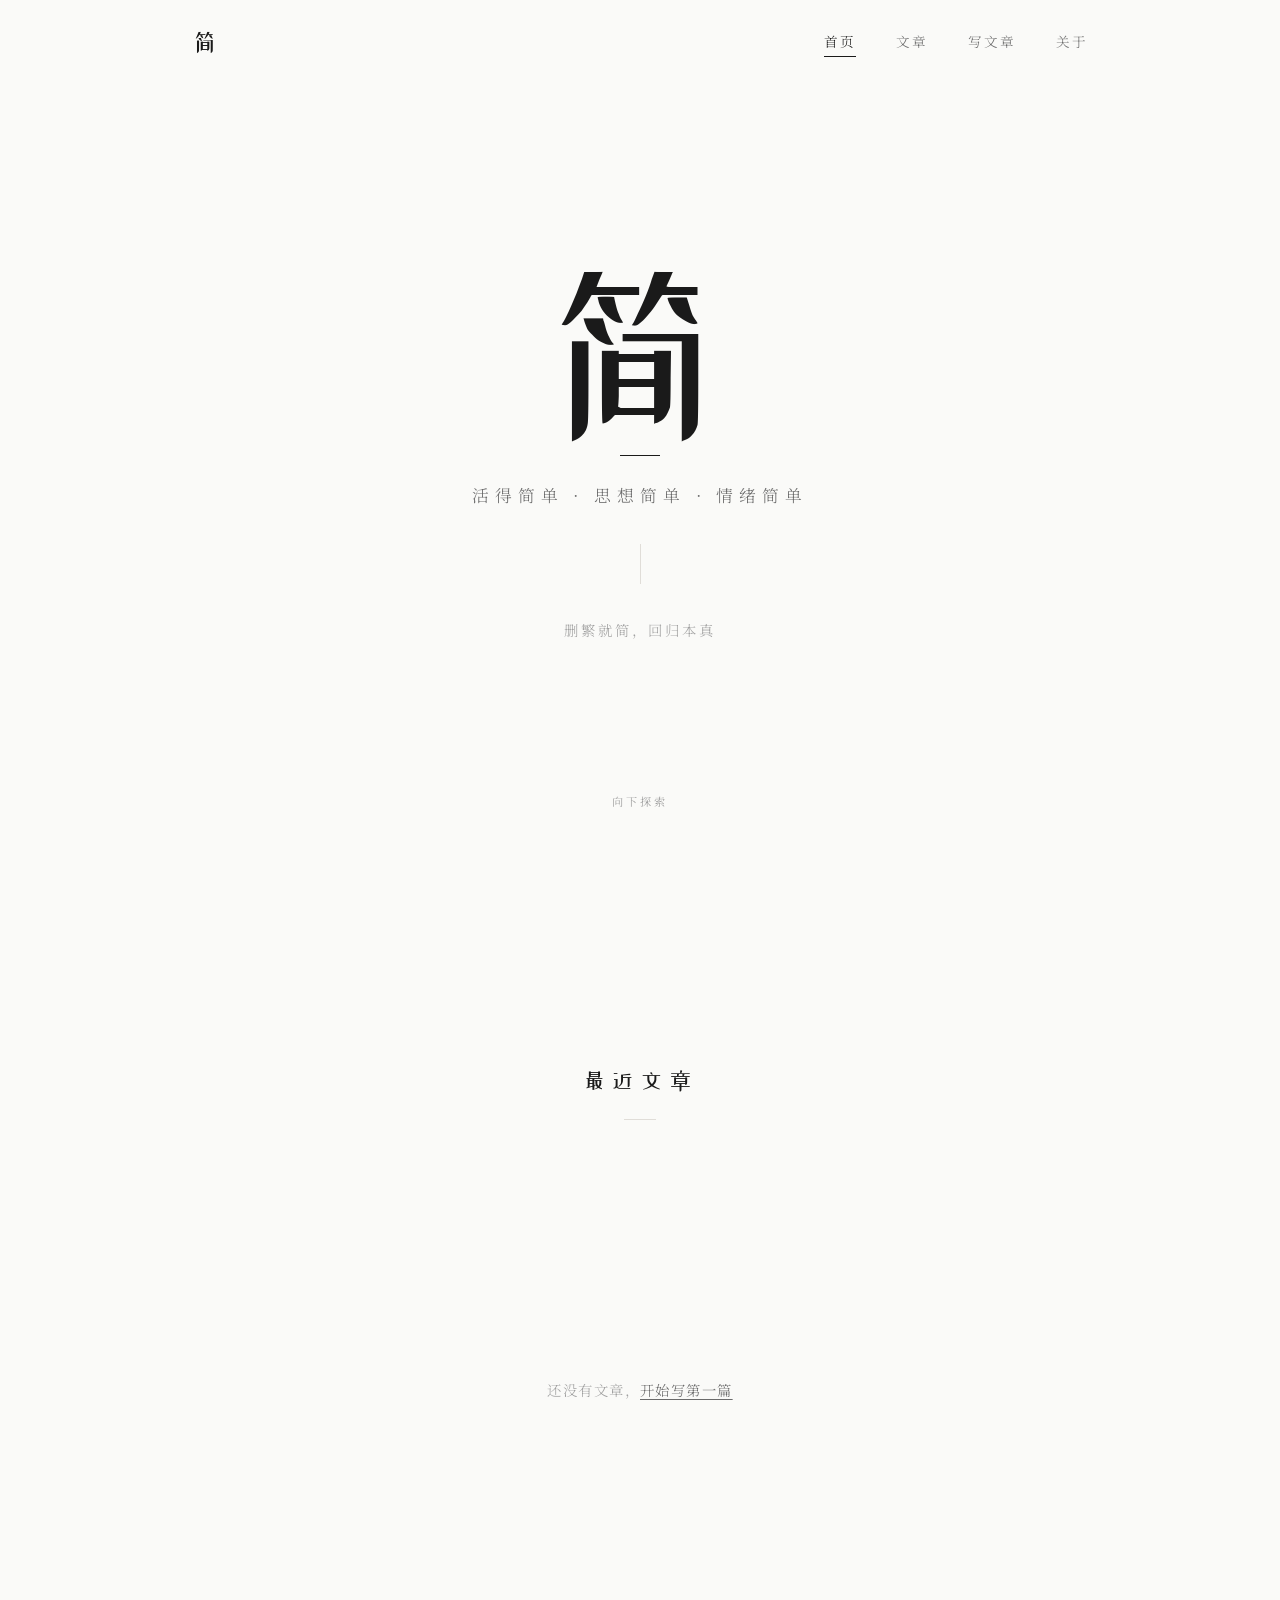
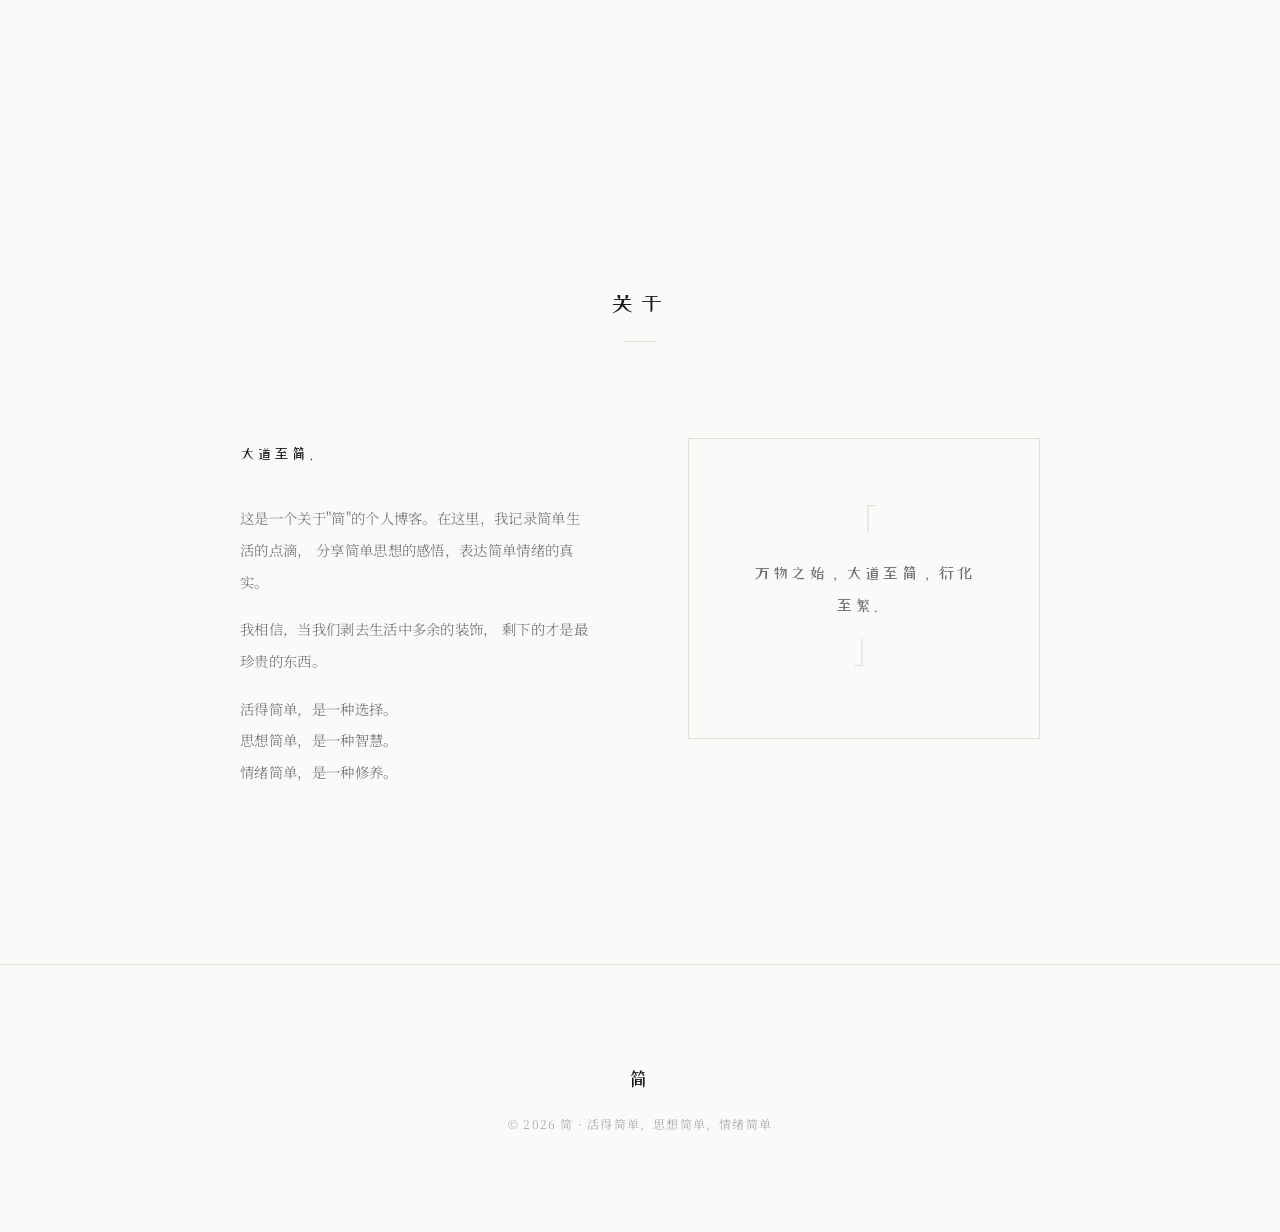
==== index.html @ 08f6f8e2 "初始提交：简博客 — 极简个人博客" ====
<!DOCTYPE html>
<html lang="zh-CN">
<head>
  <meta charset="UTF-8">
  <meta name="viewport" content="width=device-width, initial-scale=1.0">
  <title>简 — 活得简单，思想简单，情绪简单</title>
  <link rel="stylesheet" href="css/style.css">
  <link rel="preconnect" href="https://fonts.googleapis.com">
  <link rel="preconnect" href="https://fonts.gstatic.com" crossorigin>
  <link href="https://fonts.googleapis.com/css2?family=Noto+Serif+SC:wght@200;300;400;600;700&family=ZCOOL+XiaoWei&display=swap" rel="stylesheet">
</head>
<body>

  <!-- 导航栏 -->
  <nav class="nav" id="nav">
    <div class="nav-inner">
      <a href="index.html" class="nav-logo">简</a>
      <div class="nav-links">
        <a href="index.html" class="nav-link active" data-page="home">首页</a>
        <a href="post.html" class="nav-link" data-page="post">文章</a>
        <a href="write.html" class="nav-link" data-page="write">写文章</a>
        <a href="#about" class="nav-link" data-page="about">关于</a>
      </div>
      <button class="nav-menu-btn" id="menuBtn" aria-label="菜单">
        <span></span>
        <span></span>
      </button>
    </div>
  </nav>

  <!-- 移动端菜单 -->
  <div class="mobile-menu" id="mobileMenu">
    <a href="index.html" class="mobile-link active" data-page="home">首页</a>
    <a href="post.html" class="mobile-link" data-page="post">文章</a>
    <a href="write.html" class="mobile-link" data-page="write">写文章</a>
    <a href="#about" class="mobile-link" data-page="about">关于</a>
  </div>

  <!-- 主内容 -->
  <main class="main">

    <!-- 首页 Hero -->
    <section class="hero" id="hero">
      <div class="hero-content">
        <h1 class="hero-title">
          <span class="hero-char">简</span>
        </h1>
        <p class="hero-subtitle">活得简单 · 思想简单 · 情绪简单</p>
        <div class="hero-line"></div>
        <p class="hero-desc">删繁就简，回归本真</p>
      </div>
      <div class="hero-scroll">
        <span>向下探索</span>
        <div class="scroll-arrow"></div>
      </div>
    </section>

    <!-- 文章列表（动态加载） -->
    <section class="posts-section" id="posts">
      <div class="section-header">
        <h2 class="section-title">最近文章</h2>
        <div class="section-line"></div>
      </div>
      <div class="posts-grid" id="postsGrid">
        <!-- 文章卡片由 JS 动态渲染 -->
      </div>
      <div class="posts-more" id="postsMore" style="display:none;">
        <a href="post.html" class="btn-outline">查看更多文章</a>
      </div>
      <!-- 无文章时的提示 -->
      <div class="posts-empty" id="postsEmpty" style="display:none;">
        <p>还没有文章，<a href="write.html">开始写第一篇</a></p>
      </div>
    </section>

    <!-- 关于 -->
    <section class="about-section" id="about">
      <div class="section-header">
        <h2 class="section-title">关于</h2>
        <div class="section-line"></div>
      </div>
      <div class="about-content">
        <div class="about-text">
          <p class="about-lead">大道至简。</p>
          <p>
            这是一个关于"简"的个人博客。在这里，我记录简单生活的点滴，
            分享简单思想的感悟，表达简单情绪的真实。
          </p>
          <p>
            我相信，当我们剥去生活中多余的装饰，
            剩下的才是最珍贵的东西。
          </p>
          <p>
            活得简单，是一种选择。<br>
            思想简单，是一种智慧。<br>
            情绪简单，是一种修养。
          </p>
        </div>
        <div class="about-motto">
          <span>「</span>
          <p>万物之始，大道至简，衍化至繁。</p>
          <span>」</span>
        </div>
      </div>
    </section>

  </main>

  <!-- 页脚 -->
  <footer class="footer">
    <div class="footer-inner">
      <div class="footer-logo">简</div>
      <p class="footer-copy">© 2026 简 · 活得简单，思想简单，情绪简单</p>
    </div>
  </footer>

  <script src="js/main.js"></script>
  <script src="js/storage.js"></script>
  <script>
    /**
     * 首页文章列表动态渲染
     * 从 localStorage 读取已发布文章并生成卡片
     * @author 钱卫忠
     */
    (function () {
      'use strict';

      var postsGrid = document.getElementById('postsGrid');
      var postsMore = document.getElementById('postsMore');
      var postsEmpty = document.getElementById('postsEmpty');

      /**
       * 从 HTML 内容中提取纯文本摘要（前 100 字）
       * @param {string} html - HTML 字符串
       * @returns {string} 纯文本摘要
       */
      function extractExcerpt(html) {
        var div = document.createElement('div');
        div.innerHTML = html;
        var text = div.textContent || div.innerText || '';
        return text.trim().substring(0, 100) + (text.length > 100 ? '……' : '');
      }

      /**
       * 渲染文章列表
       */
      function renderPosts() {
        var posts = Storage.getPosts().filter(function (p) {
          return p.status === 'published';
        });

        // 清空现有内容
        postsGrid.innerHTML = '';

        if (posts.length === 0) {
          postsEmpty.style.display = 'block';
          postsMore.style.display = 'none';
          return;
        }

        postsEmpty.style.display = 'none';

        // 只显示最近 6 篇
        var displayPosts = posts.slice(0, 6);
        if (posts.length > 6) {
          postsMore.style.display = 'block';
        }

        displayPosts.forEach(function (post) {
          var card = document.createElement('article');
          card.className = 'post-card';
          card.setAttribute('data-category', post.category || '其他');

          var excerpt = post.subtitle || extractExcerpt(post.content || '');

          card.innerHTML =
            '<div class="post-card-inner">' +
              '<time class="post-date">' + (post.date || '') + '</time>' +
              '<h3 class="post-title">' +
                '<a href="post.html?id=' + post.id + '">' + escapeHtml(post.title || '无标题') + '</a>' +
              '</h3>' +
              '<p class="post-excerpt">' + escapeHtml(excerpt) + '</p>' +
              '<div class="post-meta">' +
                '<span class="post-tag">' + escapeHtml(post.category || '其他') + '</span>' +
                '<span class="post-read">· 阅读约 ' + (post.readTime || 1) + ' 分钟</span>' +
              '</div>' +
            '</div>';

          postsGrid.appendChild(card);
        });

        // 重新初始化滚动动画
        initScrollAnimations();
      }

      /**
       * HTML 转义
       * @param {string} str - 原始字符串
       * @returns {string} 转义后的字符串
       */
      function escapeHtml(str) {
        var div = document.createElement('div');
        div.appendChild(document.createTextNode(str));
        return div.innerHTML;
      }

      /**
       * 重新初始化滚动动画（供 main.js 中的逻辑使用）
       */
      function initScrollAnimations() {
        var cards = document.querySelectorAll('.post-card');
        if (!('IntersectionObserver' in window)) {
          cards.forEach(function (card) { card.classList.add('visible'); });
          return;
        }
        var observer = new IntersectionObserver(function (entries) {
          entries.forEach(function (entry) {
            if (entry.isIntersecting) {
              var index = Array.prototype.indexOf.call(cards, entry.target);
              entry.target.style.transitionDelay = (index * 0.1) + 's';
              entry.target.classList.add('visible');
              observer.unobserve(entry.target);
            }
          });
        }, { threshold: 0.1, rootMargin: '0px 0px -50px 0px' });
        cards.forEach(function (card) { observer.observe(card); });
      }

      // 页面加载后渲染
      renderPosts();
    })();
  </script>
</body>
</html>
---- css/style.css ----
/* ============================================
   简 — 博客样式表
   主题：黑白素雅 · 禅意极简
   作者：钱卫忠
   ============================================ */

/* ---------- CSS 变量 ---------- */
:root {
  /* 色彩 */
  --color-bg:       #fafaf8;
  --color-bg-alt:   #f3f2ef;
  --color-text:     #1a1a1a;
  --color-text-sub: #6b6b6b;
  --color-text-light: #a0a0a0;
  --color-border:   #e0ddd8;
  --color-accent:   #1a1a1a;
  --color-white:    #ffffff;
  --color-tag-bg:   #f0eeea;

  /* 字体 */
  --font-display: 'ZCOOL XiaoWei', 'Noto Serif SC', serif;
  --font-body:    'Noto Serif SC', 'Georgia', serif;
  --font-mono:    'Courier New', monospace;

  /* 间距 */
  --space-xs:  0.25rem;
  --space-sm:  0.5rem;
  --space-md:  1rem;
  --space-lg:  2rem;
  --space-xl:  4rem;
  --space-2xl: 6rem;
  --space-3xl: 10rem;

  /* 动画 */
  --ease-out: cubic-bezier(0.22, 1, 0.36, 1);
  --duration: 0.6s;
}

/* ---------- 基础重置 ---------- */
*,
*::before,
*::after {
  margin: 0;
  padding: 0;
  box-sizing: border-box;
}

html {
  font-size: 16px;
  scroll-behavior: smooth;
  -webkit-font-smoothing: antialiased;
  -moz-osx-font-smoothing: grayscale;
}

body {
  font-family: var(--font-body);
  color: var(--color-text);
  background-color: var(--color-bg);
  line-height: 1.9;
  letter-spacing: 0.02em;
  overflow-x: hidden;
}

a {
  color: inherit;
  text-decoration: none;
  transition: opacity var(--duration) var(--ease-out);
}

a:hover {
  opacity: 0.6;
}

img {
  max-width: 100%;
  display: block;
}

/* ---------- 导航栏 ---------- */
.nav {
  position: fixed;
  top: 0;
  left: 0;
  right: 0;
  z-index: 100;
  background: rgba(250, 250, 248, 0.92);
  backdrop-filter: blur(12px);
  -webkit-backdrop-filter: blur(12px);
  border-bottom: 1px solid transparent;
  transition: border-color 0.4s ease, background 0.4s ease;
}

.nav.scrolled {
  border-bottom-color: var(--color-border);
}

.nav-inner {
  max-width: 960px;
  margin: 0 auto;
  padding: 1.25rem 2rem;
  display: flex;
  align-items: center;
  justify-content: space-between;
}

.nav-logo {
  font-family: var(--font-display);
  font-size: 1.5rem;
  font-weight: 400;
  letter-spacing: 0.1em;
  transition: opacity var(--duration) var(--ease-out);
}

.nav-logo:hover {
  opacity: 0.5;
}

.nav-links {
  display: flex;
  gap: 2.5rem;
}

.nav-link {
  font-size: 0.85rem;
  font-weight: 300;
  letter-spacing: 0.15em;
  color: var(--color-text-sub);
  position: relative;
  padding-bottom: 2px;
  transition: color var(--duration) var(--ease-out);
}

.nav-link::after {
  content: '';
  position: absolute;
  bottom: 0;
  left: 0;
  width: 0;
  height: 1px;
  background: var(--color-text);
  transition: width var(--duration) var(--ease-out);
}

.nav-link:hover,
.nav-link.active {
  color: var(--color-text);
  opacity: 1;
}

.nav-link:hover::after,
.nav-link.active::after {
  width: 100%;
}

/* 移动端菜单按钮 */
.nav-menu-btn {
  display: none;
  flex-direction: column;
  gap: 6px;
  background: none;
  border: none;
  cursor: pointer;
  padding: 4px;
}

.nav-menu-btn span {
  display: block;
  width: 22px;
  height: 1.5px;
  background: var(--color-text);
  transition: transform var(--duration) var(--ease-out), opacity 0.3s ease;
}

.nav-menu-btn.open span:first-child {
  transform: translateY(3.75px) rotate(45deg);
}

.nav-menu-btn.open span:last-child {
  transform: translateY(-3.75px) rotate(-45deg);
}

/* 移动端菜单 */
.mobile-menu {
  display: none;
  position: fixed;
  top: 0;
  left: 0;
  right: 0;
  bottom: 0;
  z-index: 99;
  background: var(--color-bg);
  flex-direction: column;
  align-items: center;
  justify-content: center;
  gap: 2.5rem;
  opacity: 0;
  pointer-events: none;
  transition: opacity var(--duration) var(--ease-out);
}

.mobile-menu.open {
  opacity: 1;
  pointer-events: all;
}

.mobile-link {
  font-family: var(--font-display);
  font-size: 1.5rem;
  letter-spacing: 0.2em;
  color: var(--color-text-sub);
  transition: color var(--duration) var(--ease-out);
}

.mobile-link:hover,
.mobile-link.active {
  color: var(--color-text);
  opacity: 1;
}

/* ---------- Hero 区域 ---------- */
.hero {
  min-height: 100vh;
  display: flex;
  flex-direction: column;
  align-items: center;
  justify-content: center;
  text-align: center;
  padding: var(--space-2xl) var(--space-lg);
  position: relative;
}

.hero-content {
  animation: fadeInUp 1.2s var(--ease-out) both;
}

.hero-title {
  margin-bottom: var(--space-lg);
}

.hero-char {
  font-family: var(--font-display);
  font-size: clamp(5rem, 15vw, 12rem);
  font-weight: 400;
  line-height: 1;
  letter-spacing: 0.1em;
  display: inline-block;
  position: relative;
  color: var(--color-text);
}

/* 汉字底部的装饰横线 */
.hero-char::after {
  content: '';
  position: absolute;
  bottom: -8px;
  left: 50%;
  transform: translateX(-50%);
  width: 40px;
  height: 1.5px;
  background: var(--color-text);
}

.hero-subtitle {
  font-size: clamp(0.85rem, 2vw, 1.05rem);
  font-weight: 300;
  letter-spacing: 0.35em;
  color: var(--color-text-sub);
  margin-bottom: var(--space-lg);
}

.hero-line {
  width: 1px;
  height: 40px;
  background: var(--color-border);
  margin: 0 auto var(--space-lg);
}

.hero-desc {
  font-size: 0.9rem;
  font-weight: 300;
  letter-spacing: 0.2em;
  color: var(--color-text-light);
}

.hero-scroll {
  position: absolute;
  bottom: 3rem;
  display: flex;
  flex-direction: column;
  align-items: center;
  gap: var(--space-sm);
  animation: fadeInUp 1.2s var(--ease-out) 0.4s both;
}

.hero-scroll span {
  font-size: 0.7rem;
  letter-spacing: 0.25em;
  color: var(--color-text-light);
}

.scroll-arrow {
  width: 1px;
  height: 32px;
  position: relative;
  overflow: hidden;
}

.scroll-arrow::after {
  content: '';
  position: absolute;
  top: -100%;
  left: 0;
  width: 1px;
  height: 100%;
  background: var(--color-text-light);
  animation: scrollDown 2s ease-in-out infinite;
}

/* ---------- 通用 Section ---------- */
.section-header {
  text-align: center;
  margin-bottom: var(--space-2xl);
}

.section-title {
  font-family: var(--font-display);
  font-size: 1.4rem;
  font-weight: 400;
  letter-spacing: 0.25em;
  margin-bottom: var(--space-md);
}

.section-line {
  width: 32px;
  height: 1px;
  background: var(--color-border);
  margin: 0 auto;
}

/* ---------- 文章列表 ---------- */
.posts-section {
  max-width: 960px;
  margin: 0 auto;
  padding: var(--space-3xl) var(--space-lg);
}

.posts-grid {
  display: grid;
  grid-template-columns: 1fr;
  gap: 0;
}

.post-card {
  border-top: 1px solid var(--color-border);
  opacity: 0;
  transform: translateY(20px);
  transition: opacity var(--duration) var(--ease-out),
              transform var(--duration) var(--ease-out);
}

.post-card.visible {
  opacity: 1;
  transform: translateY(0);
}

.post-card:last-child {
  border-bottom: 1px solid var(--color-border);
}

.post-card-inner {
  padding: var(--space-xl) 0;
  max-width: 680px;
  transition: padding-left var(--duration) var(--ease-out);
}

.post-card:hover .post-card-inner {
  padding-left: var(--space-md);
}

.post-date {
  display: block;
  font-size: 0.75rem;
  font-weight: 300;
  letter-spacing: 0.15em;
  color: var(--color-text-light);
  margin-bottom: var(--space-sm);
}

.post-title {
  font-family: var(--font-display);
  font-size: 1.25rem;
  font-weight: 400;
  letter-spacing: 0.08em;
  line-height: 1.5;
  margin-bottom: var(--space-md);
}

.post-title a {
  transition: opacity var(--duration) var(--ease-out);
}

.post-excerpt {
  font-size: 0.9rem;
  font-weight: 300;
  color: var(--color-text-sub);
  line-height: 2;
  margin-bottom: var(--space-md);
  /* 限制两行 */
  display: -webkit-box;
  -webkit-line-clamp: 2;
  -webkit-box-orient: vertical;
  overflow: hidden;
}

.post-meta {
  display: flex;
  align-items: center;
  gap: var(--space-sm);
  font-size: 0.75rem;
  color: var(--color-text-light);
  letter-spacing: 0.1em;
}

.post-tag {
  display: inline-block;
  padding: 2px 10px;
  background: var(--color-tag-bg);
  border-radius: 2px;
  font-size: 0.7rem;
  letter-spacing: 0.15em;
}

.posts-more {
  text-align: center;
  margin-top: var(--space-2xl);
}

.btn-outline {
  display: inline-block;
  padding: 0.75rem 2.5rem;
  border: 1px solid var(--color-border);
  font-family: var(--font-body);
  font-size: 0.8rem;
  letter-spacing: 0.2em;
  color: var(--color-text-sub);
  transition: all var(--duration) var(--ease-out);
}

.btn-outline:hover {
  border-color: var(--color-text);
  color: var(--color-text);
  opacity: 1;
}

/* ---------- 关于区域 ---------- */
.about-section {
  max-width: 960px;
  margin: 0 auto;
  padding: var(--space-3xl) var(--space-lg);
}

.about-content {
  display: grid;
  grid-template-columns: 1fr 1fr;
  gap: var(--space-2xl);
  align-items: start;
  max-width: 800px;
  margin: 0 auto;
}

.about-text p {
  font-size: 0.9rem;
  font-weight: 300;
  color: var(--color-text-sub);
  line-height: 2.2;
  margin-bottom: var(--space-md);
}

.about-lead {
  font-family: var(--font-display);
  font-size: 1.3rem;
  color: var(--color-text) !important;
  letter-spacing: 0.15em;
  margin-bottom: var(--space-lg) !important;
}

.about-motto {
  text-align: center;
  padding: var(--space-xl);
  border: 1px solid var(--color-border);
  position: relative;
}

.about-motto span {
  font-family: var(--font-display);
  font-size: 2rem;
  color: var(--color-border);
  line-height: 1;
}

.about-motto p {
  font-family: var(--font-display);
  font-size: 1rem;
  letter-spacing: 0.15em;
  color: var(--color-text-sub) !important;
  margin: var(--space-md) 0 !important;
  line-height: 2;
}

/* ---------- 页脚 ---------- */
.footer {
  border-top: 1px solid var(--color-border);
  padding: var(--space-2xl) var(--space-lg);
  text-align: center;
}

.footer-inner {
  max-width: 960px;
  margin: 0 auto;
}

.footer-logo {
  font-family: var(--font-display);
  font-size: 1.2rem;
  letter-spacing: 0.2em;
  margin-bottom: var(--space-md);
}

.footer-copy {
  font-size: 0.75rem;
  font-weight: 300;
  letter-spacing: 0.1em;
  color: var(--color-text-light);
}

/* ---------- 文章详情页 ---------- */
.post-page {
  max-width: 720px;
  margin: 0 auto;
  padding: calc(var(--space-2xl) + 4rem) var(--space-lg) var(--space-3xl);
}

.post-page-header {
  margin-bottom: var(--space-2xl);
  padding-bottom: var(--space-xl);
  border-bottom: 1px solid var(--color-border);
}

.post-page-meta {
  font-size: 0.75rem;
  font-weight: 300;
  letter-spacing: 0.15em;
  color: var(--color-text-light);
  margin-bottom: var(--space-lg);
}

.post-page-title {
  font-family: var(--font-display);
  font-size: clamp(1.5rem, 4vw, 2.2rem);
  font-weight: 400;
  letter-spacing: 0.08em;
  line-height: 1.5;
  margin-bottom: var(--space-md);
}

.post-page-subtitle {
  font-size: 0.95rem;
  font-weight: 300;
  color: var(--color-text-sub);
  letter-spacing: 0.1em;
}

/* 文章正文排版 */
.post-body {
  font-size: 0.95rem;
  font-weight: 300;
  color: var(--color-text);
  line-height: 2.2;
}

.post-body p {
  margin-bottom: var(--space-lg);
  text-indent: 2em;
}

.post-body h2 {
  font-family: var(--font-display);
  font-size: 1.3rem;
  font-weight: 400;
  letter-spacing: 0.15em;
  margin: var(--space-2xl) 0 var(--space-lg);
  text-indent: 0;
}

.post-body h3 {
  font-family: var(--font-display);
  font-size: 1.1rem;
  font-weight: 400;
  letter-spacing: 0.1em;
  margin: var(--space-xl) 0 var(--space-md);
  text-indent: 0;
}

.post-body blockquote {
  border-left: 1px solid var(--color-border);
  padding-left: var(--space-lg);
  margin: var(--space-xl) 0;
  color: var(--color-text-sub);
  font-style: normal;
}

.post-body blockquote p {
  text-indent: 0;
}

.post-body hr {
  border: none;
  height: 1px;
  background: var(--color-border);
  margin: var(--space-2xl) 0;
}

.post-body ul,
.post-body ol {
  margin: var(--space-md) 0 var(--space-lg) 2em;
}

.post-body li {
  margin-bottom: var(--space-sm);
}

/* 文章底部导航 */
.post-nav {
  display: flex;
  justify-content: space-between;
  align-items: center;
  margin-top: var(--space-3xl);
  padding-top: var(--space-xl);
  border-top: 1px solid var(--color-border);
}

.post-nav a {
  font-size: 0.8rem;
  letter-spacing: 0.1em;
  color: var(--color-text-sub);
}

.post-nav a:hover {
  color: var(--color-text);
  opacity: 1;
}

/* 文章封面图 */
.post-cover {
  margin-bottom: var(--space-xl);
  max-width: 100%;
}

.post-cover img {
  width: 100%;
  max-height: 400px;
  object-fit: cover;
  border: 1px solid var(--color-border);
}

/* 文章附件区 */
.post-attachments {
  margin-top: var(--space-2xl);
  padding-top: var(--space-lg);
  border-top: 1px solid var(--color-border);
}

.post-attachments-title {
  font-family: var(--font-display);
  font-size: 1rem;
  font-weight: 400;
  letter-spacing: 0.15em;
  margin-bottom: var(--space-md);
  color: var(--color-text-sub);
}

.post-attachments-list {
  list-style: none;
}

.post-attachment-item {
  padding: var(--space-sm) 0;
  border-bottom: 1px dashed var(--color-border);
}

.post-attachment-item:last-child {
  border-bottom: none;
}

.post-attachment-link {
  display: flex;
  align-items: center;
  gap: var(--space-md);
  font-size: 0.85rem;
  color: var(--color-text-sub);
  transition: color var(--duration) var(--ease-out);
}

.post-attachment-link:hover {
  color: var(--color-text);
  opacity: 1;
}

.post-attachment-name {
  flex: 1;
}

.post-attachment-size {
  font-size: 0.75rem;
  color: var(--color-text-light);
  letter-spacing: 0.05em;
}

/* 文章操作按钮 */
.post-actions {
  display: flex;
  gap: var(--space-md);
  margin-top: var(--space-2xl);
  padding-top: var(--space-xl);
  border-top: 1px solid var(--color-border);
}

.post-actions .btn-outline {
  font-size: 0.75rem;
  padding: 0.5rem 1.5rem;
}

.btn-delete {
  color: var(--color-text-light) !important;
  border-color: var(--color-border) !important;
}

.btn-delete:hover {
  color: #c0392b !important;
  border-color: #c0392b !important;
  opacity: 1 !important;
}

/* 空状态提示 */
.posts-empty {
  text-align: center;
  padding: var(--space-3xl) 0;
}

.posts-empty p {
  font-size: 0.9rem;
  font-weight: 300;
  color: var(--color-text-light);
  letter-spacing: 0.1em;
}

.posts-empty a {
  color: var(--color-text-sub);
  text-decoration: underline;
  text-underline-offset: 3px;
}

.posts-empty a:hover {
  color: var(--color-text);
  opacity: 1;
}

/* ---------- 动画关键帧 ---------- */
@keyframes fadeInUp {
  from {
    opacity: 0;
    transform: translateY(30px);
  }
  to {
    opacity: 1;
    transform: translateY(0);
  }
}

@keyframes scrollDown {
  0% {
    top: -100%;
  }
  50% {
    top: 0;
  }
  100% {
    top: 100%;
  }
}

/* ---------- 响应式 ---------- */
@media (max-width: 768px) {
  .nav-links {
    display: none;
  }

  .nav-menu-btn {
    display: flex;
  }

  .mobile-menu {
    display: flex;
  }

  .hero {
    min-height: 90vh;
    padding: var(--space-2xl) var(--space-md);
  }

  .hero-char {
    font-size: clamp(4rem, 20vw, 8rem);
  }

  .hero-scroll {
    bottom: 2rem;
  }

  .posts-section,
  .about-section {
    padding: var(--space-2xl) var(--space-md);
  }

  .about-content {
    grid-template-columns: 1fr;
    gap: var(--space-xl);
  }

  .post-page {
    padding: calc(var(--space-xl) + 4rem) var(--space-md) var(--space-2xl);
  }

  .post-nav {
    flex-direction: column;
    gap: var(--space-md);
    text-align: center;
  }
}

@media (max-width: 480px) {
  .nav-inner {
    padding: 1rem 1.25rem;
  }

  .post-card-inner {
    padding: var(--space-lg) 0;
  }

  .post-title {
    font-size: 1.1rem;
  }
}
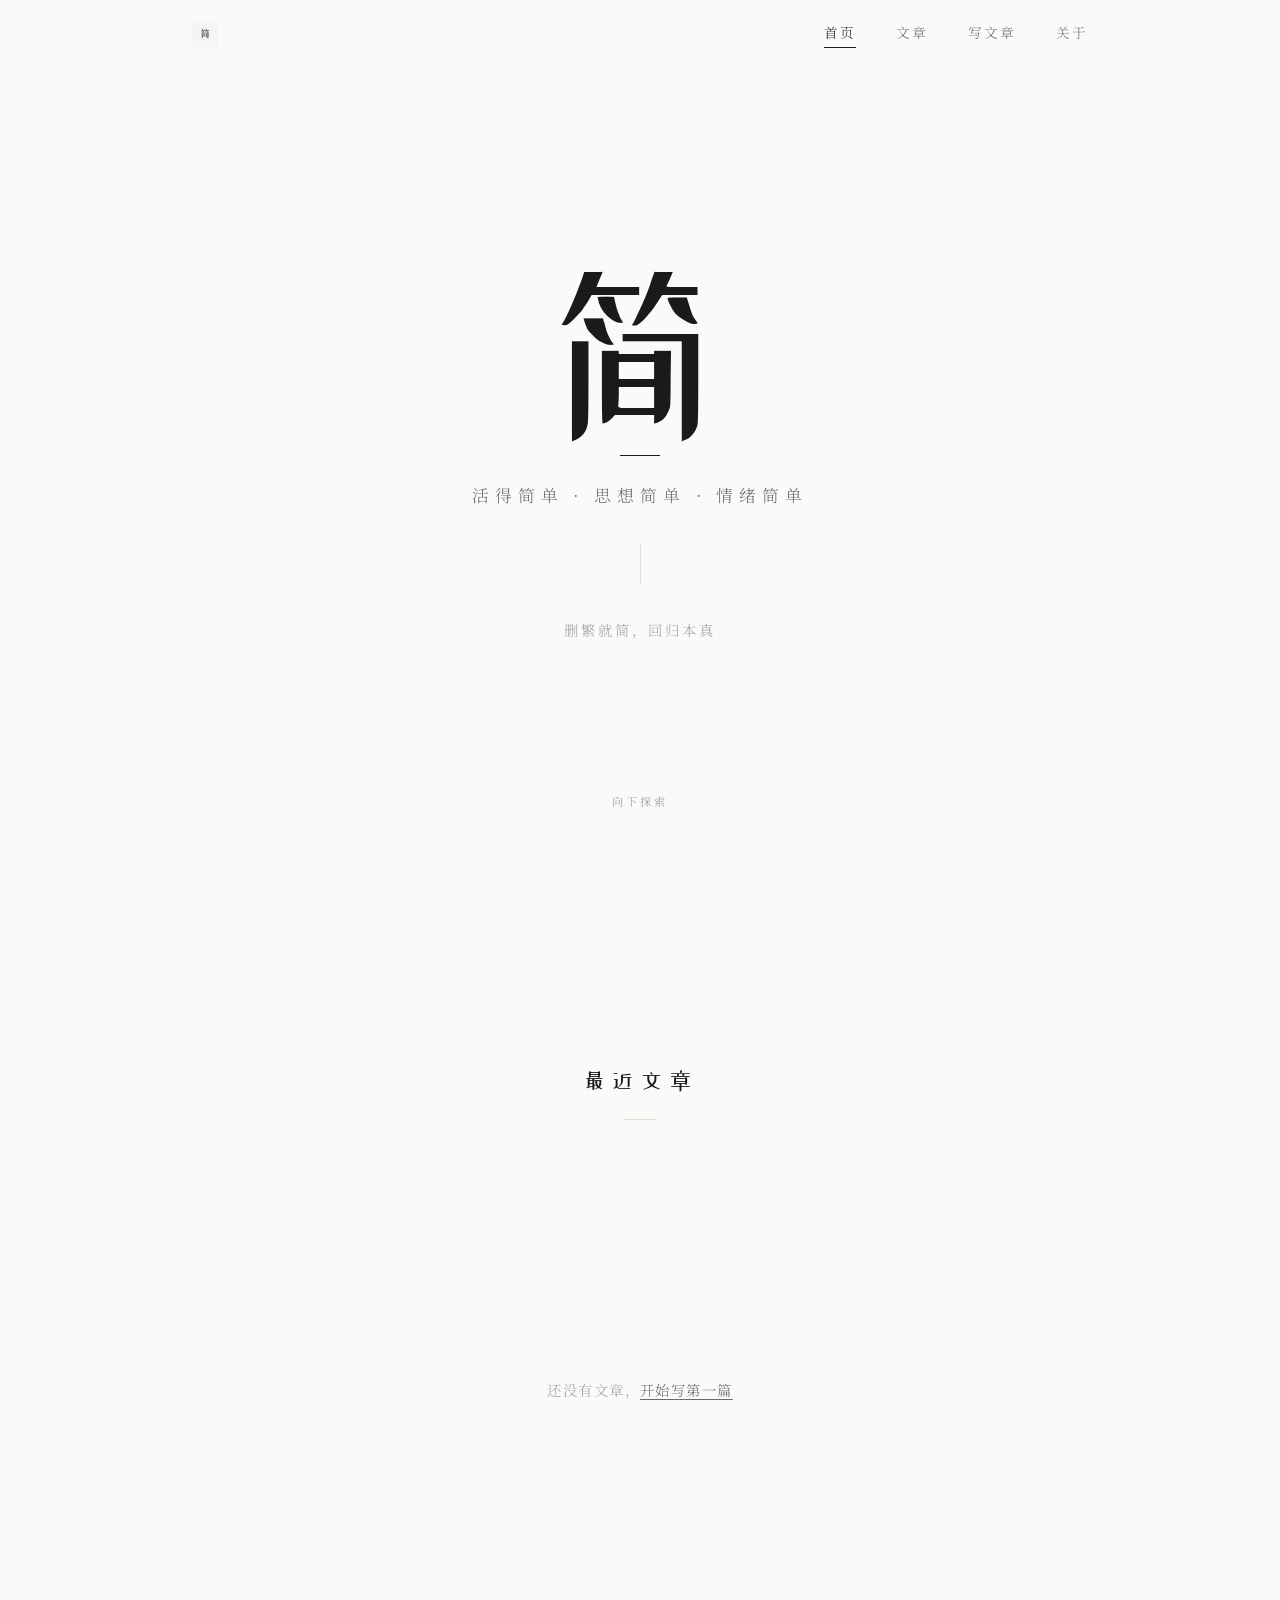
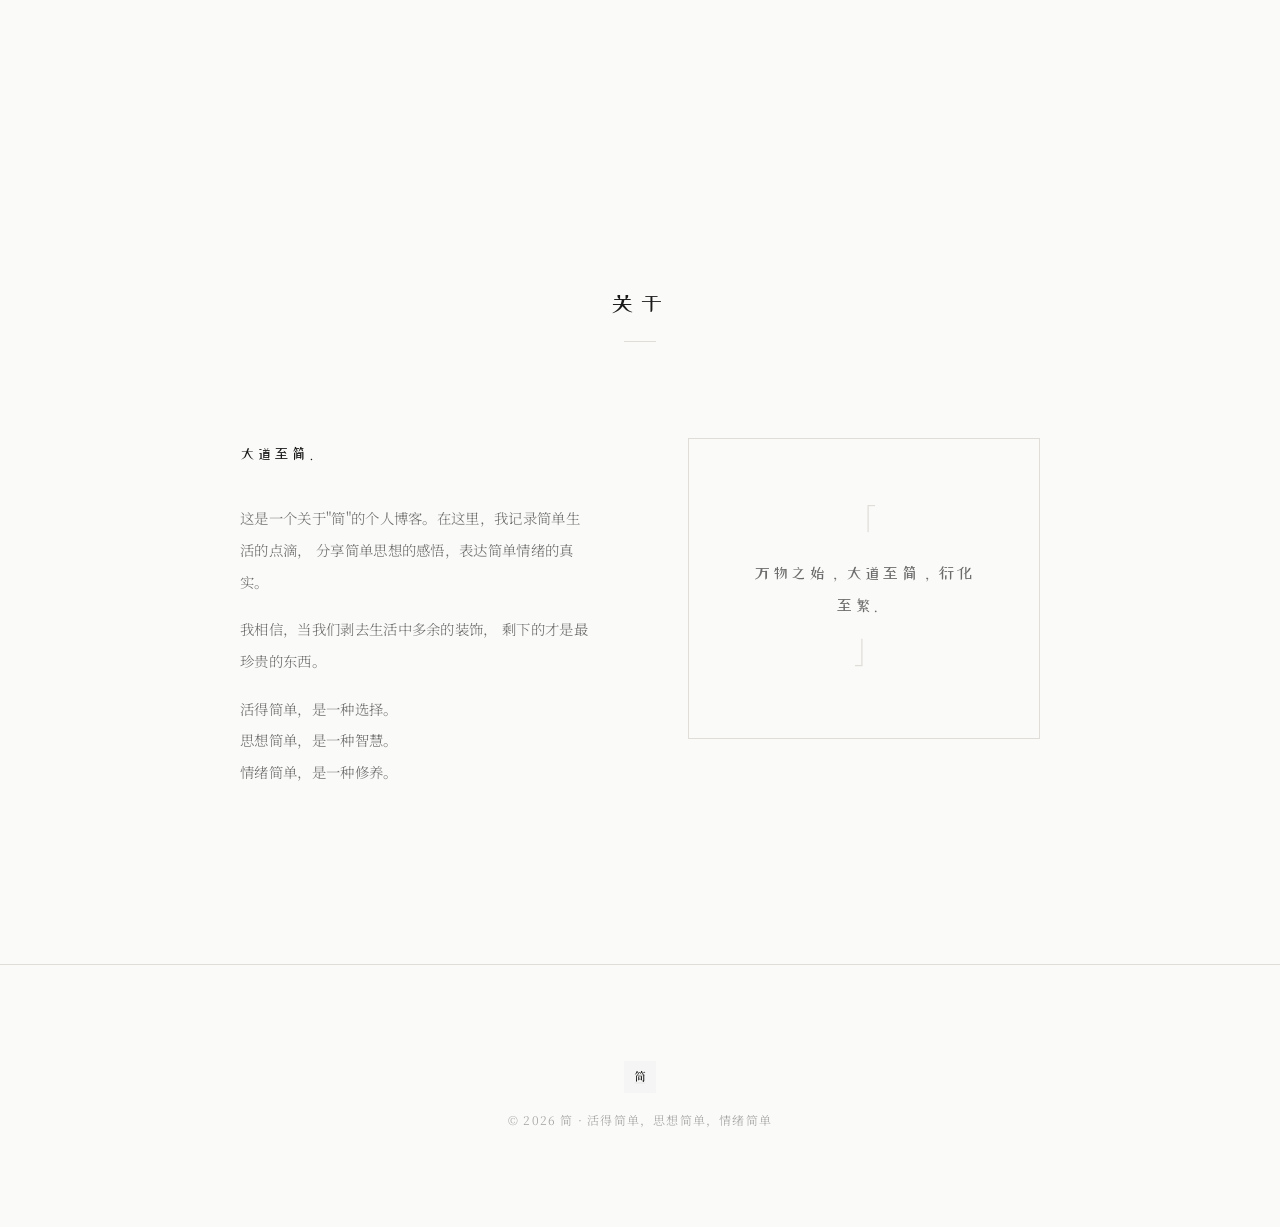
==== commit c65038be: "添加「简」字 Logo 和 favicon" ====
--- a/index.html
+++ b/index.html
@@ -4,6 +4,7 @@
   <meta charset="UTF-8">
   <meta name="viewport" content="width=device-width, initial-scale=1.0">
   <title>简 — 活得简单，思想简单，情绪简单</title>
+  <link rel="icon" type="image/jpeg" href="assets/logo.jpg">
   <link rel="stylesheet" href="css/style.css">
   <link rel="preconnect" href="https://fonts.googleapis.com">
   <link rel="preconnect" href="https://fonts.gstatic.com" crossorigin>
@@ -14,7 +15,7 @@
   <!-- 导航栏 -->
   <nav class="nav" id="nav">
     <div class="nav-inner">
-      <a href="index.html" class="nav-logo">简</a>
+      <a href="index.html" class="nav-logo"><img src="assets/logo.jpg" alt="简" class="nav-logo-img"></a>
       <div class="nav-links">
         <a href="index.html" class="nav-link active" data-page="home">首页</a>
         <a href="post.html" class="nav-link" data-page="post">文章</a>
@@ -109,7 +110,7 @@
   <!-- 页脚 -->
   <footer class="footer">
     <div class="footer-inner">
-      <div class="footer-logo">简</div>
+      <div class="footer-logo"><img src="assets/logo.jpg" alt="简" class="footer-logo-img"></div>
       <p class="footer-copy">© 2026 简 · 活得简单，思想简单，情绪简单</p>
     </div>
   </footer>
--- a/css/style.css
+++ b/css/style.css
@@ -104,15 +104,18 @@
 }
 
 .nav-logo {
-  font-family: var(--font-display);
-  font-size: 1.5rem;
-  font-weight: 400;
-  letter-spacing: 0.1em;
   transition: opacity var(--duration) var(--ease-out);
 }
 
 .nav-logo:hover {
   opacity: 0.5;
+}
+
+.nav-logo-img {
+  height: 1.6rem;
+  width: auto;
+  display: block;
+  object-fit: contain;
 }
 
 .nav-links {
@@ -520,10 +523,15 @@
 }
 
 .footer-logo {
-  font-family: var(--font-display);
-  font-size: 1.2rem;
-  letter-spacing: 0.2em;
   margin-bottom: var(--space-md);
+}
+
+.footer-logo-img {
+  height: 2rem;
+  width: auto;
+  display: block;
+  margin: 0 auto;
+  object-fit: contain;
 }
 
 .footer-copy {
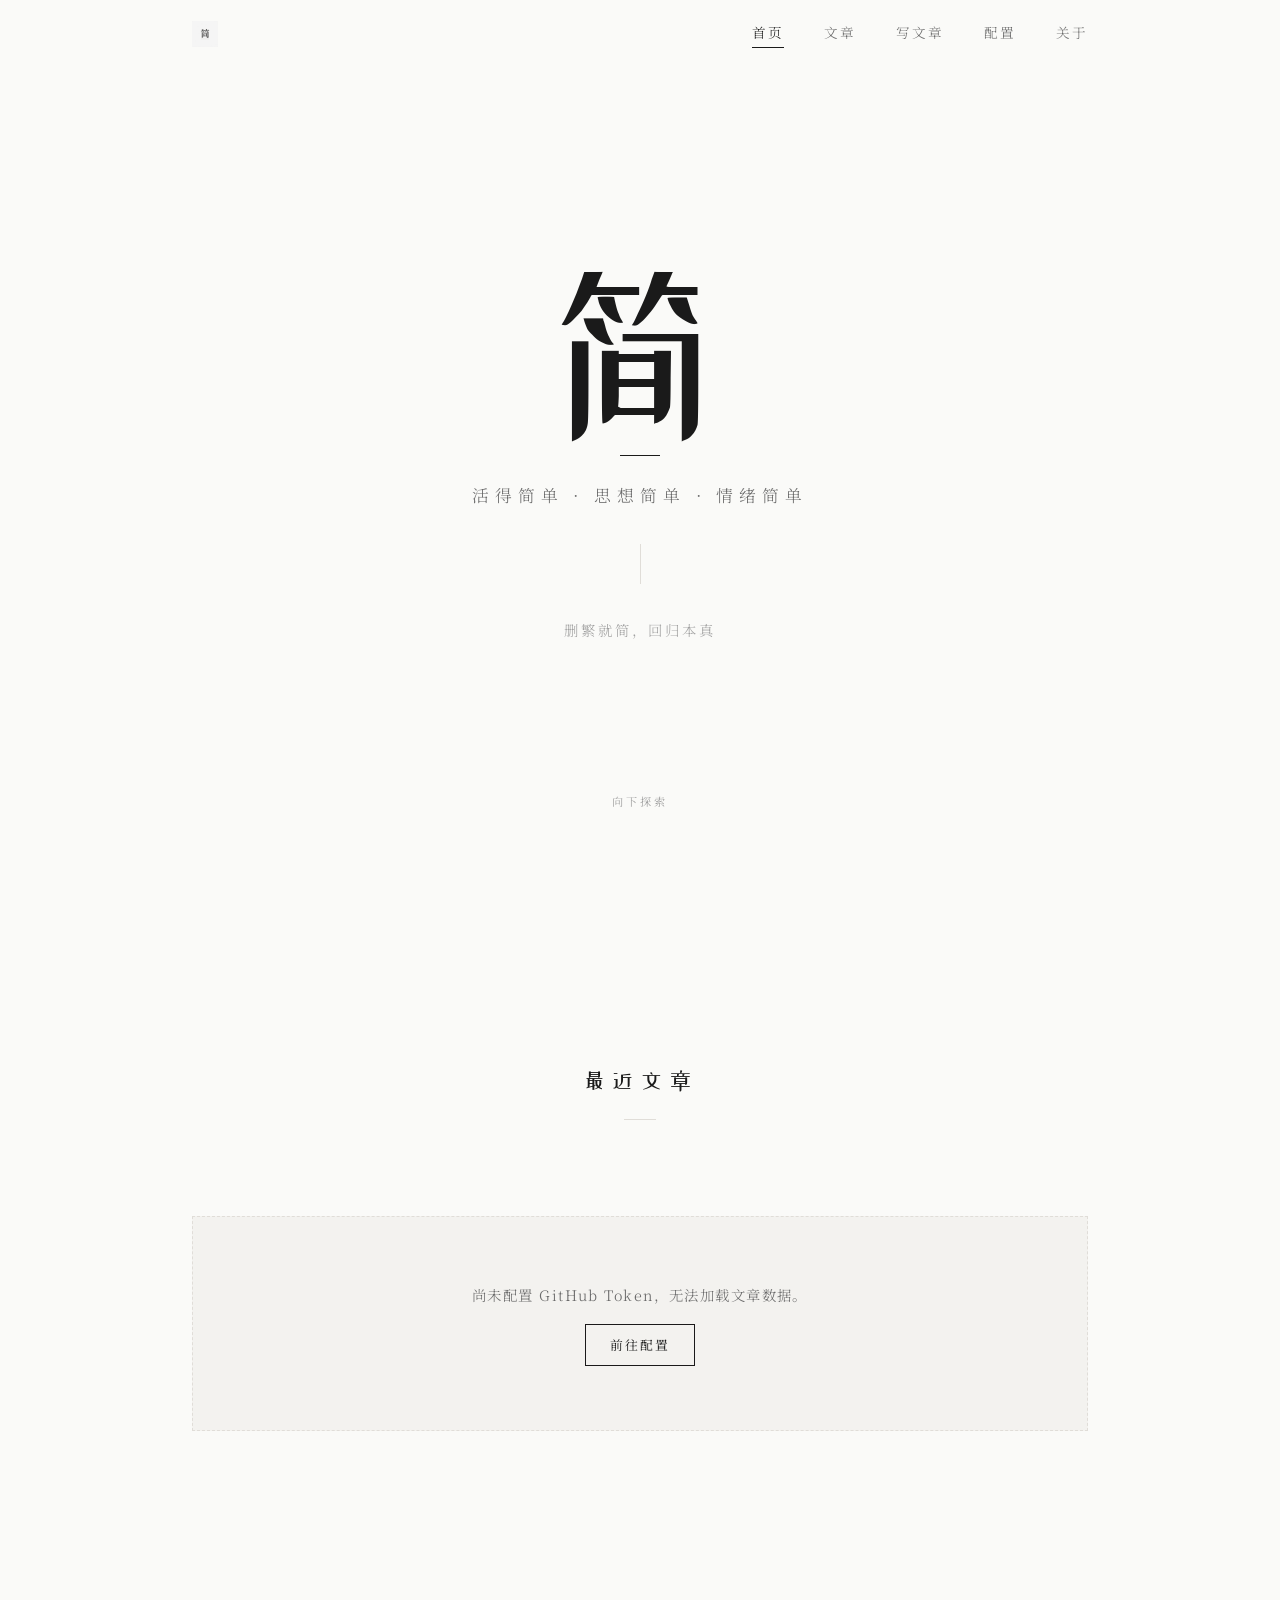
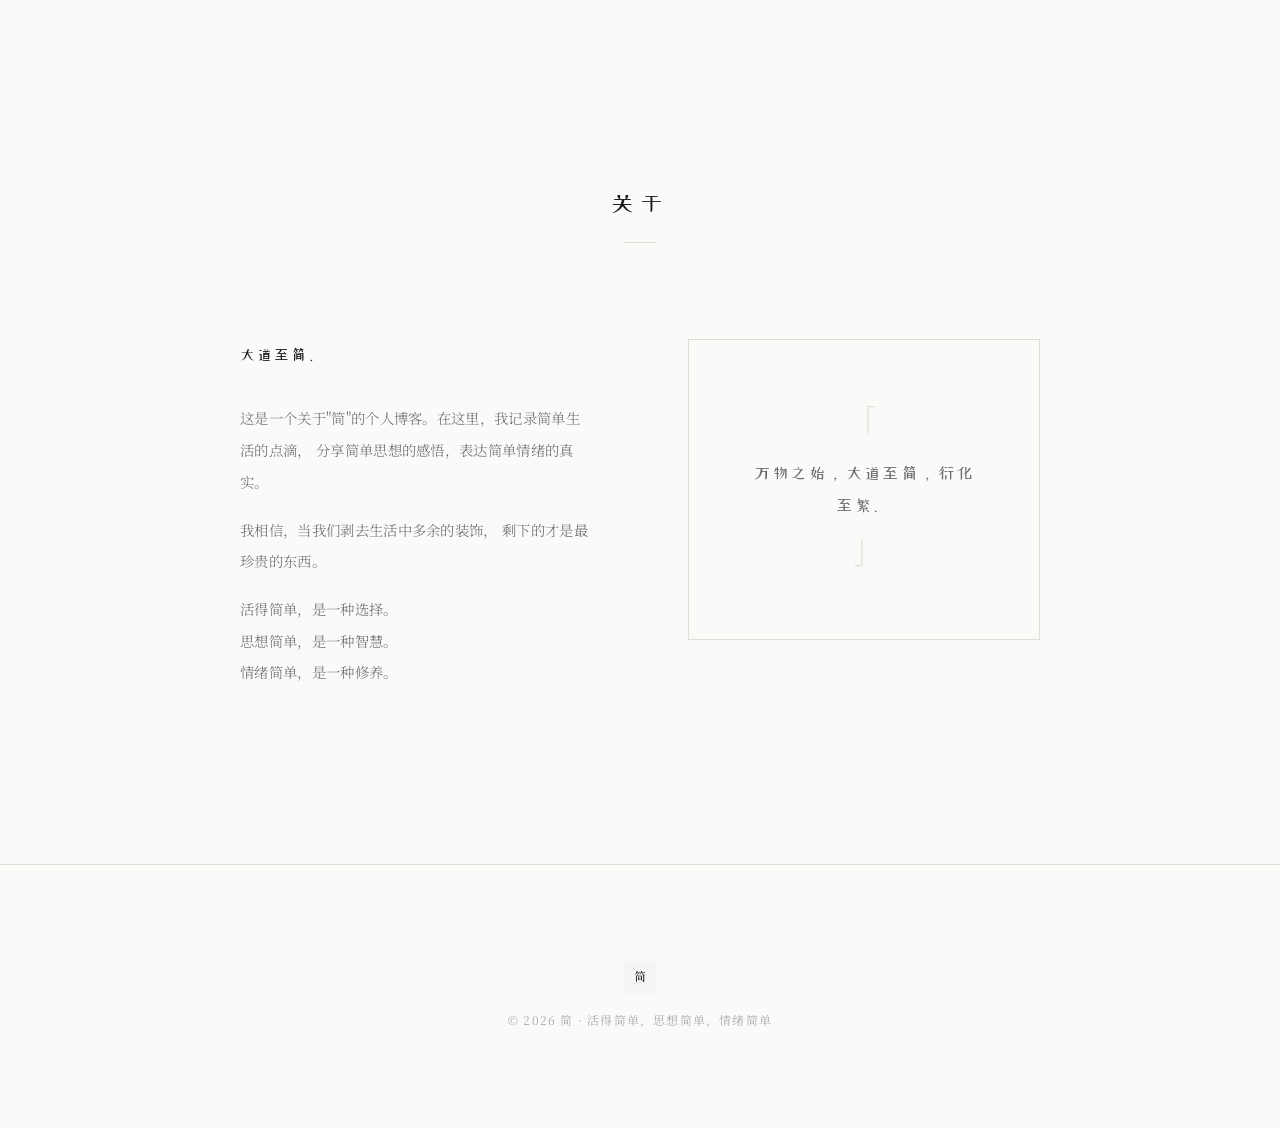
==== commit a55f9cce: "使用 GitHub Issues 作为数据源" ====
--- a/index.html
+++ b/index.html
@@ -20,6 +20,7 @@
         <a href="index.html" class="nav-link active" data-page="home">首页</a>
         <a href="post.html" class="nav-link" data-page="post">文章</a>
         <a href="write.html" class="nav-link" data-page="write">写文章</a>
+        <a href="config.html" class="nav-link" data-page="config">配置</a>
         <a href="#about" class="nav-link" data-page="about">关于</a>
       </div>
       <button class="nav-menu-btn" id="menuBtn" aria-label="菜单">
@@ -34,6 +35,7 @@
     <a href="index.html" class="mobile-link active" data-page="home">首页</a>
     <a href="post.html" class="mobile-link" data-page="post">文章</a>
     <a href="write.html" class="mobile-link" data-page="write">写文章</a>
+    <a href="config.html" class="mobile-link" data-page="config">配置</a>
     <a href="#about" class="mobile-link" data-page="about">关于</a>
   </div>
 
@@ -61,6 +63,16 @@
       <div class="section-header">
         <h2 class="section-title">最近文章</h2>
         <div class="section-line"></div>
+      </div>
+      <!-- Token 未配置提示 -->
+      <div class="token-notice" id="tokenNotice" style="display:none;">
+        <p>尚未配置 GitHub Token，无法加载文章数据。</p>
+        <a href="config.html">前往配置</a>
+      </div>
+      <!-- API 错误提示 -->
+      <div class="posts-error" id="postsError" style="display:none;">
+        <p id="errorMessage">加载文章失败，请检查网络连接或 Token 配置。</p>
+        <a href="config.html">检查配置</a>
       </div>
       <div class="posts-grid" id="postsGrid">
         <!-- 文章卡片由 JS 动态渲染 -->
@@ -116,11 +128,11 @@
   </footer>
 
   <script src="js/main.js"></script>
-  <script src="js/storage.js"></script>
+  <script src="js/github-storage.js"></script>
   <script>
     /**
      * 首页文章列表动态渲染
-     * 从 localStorage 读取已发布文章并生成卡片
+     * 从 GitHub Issues API 读取已发布文章并生成卡片
      * @author 钱卫忠
      */
     (function () {
@@ -129,6 +141,9 @@
       var postsGrid = document.getElementById('postsGrid');
       var postsMore = document.getElementById('postsMore');
       var postsEmpty = document.getElementById('postsEmpty');
+      var tokenNotice = document.getElementById('tokenNotice');
+      var postsError = document.getElementById('postsError');
+      var errorMessage = document.getElementById('errorMessage');
 
       /**
        * 从 HTML 内容中提取纯文本摘要（前 100 字）
@@ -143,13 +158,21 @@
       }
 
       /**
+       * HTML 转义
+       * @param {string} str - 原始字符串
+       * @returns {string} 转义后的字符串
+       */
+      function escapeHtml(str) {
+        var div = document.createElement('div');
+        div.appendChild(document.createTextNode(str));
+        return div.innerHTML;
+      }
+
+      /**
        * 渲染文章列表
-       */
-      function renderPosts() {
-        var posts = Storage.getPosts().filter(function (p) {
-          return p.status === 'published';
-        });
-
+       * @param {Array} posts - 文章数组
+       */
+      function renderPosts(posts) {
         // 清空现有内容
         postsGrid.innerHTML = '';
 
@@ -195,14 +218,24 @@
       }
 
       /**
-       * HTML 转义
-       * @param {string} str - 原始字符串
-       * @returns {string} 转义后的字符串
-       */
-      function escapeHtml(str) {
-        var div = document.createElement('div');
-        div.appendChild(document.createTextNode(str));
-        return div.innerHTML;
+       * 显示错误信息
+       * @param {string} message - 错误消息
+       */
+      function showError(message) {
+        errorMessage.textContent = message || '加载文章失败，请检查网络连接或 Token 配置。';
+        postsError.style.display = 'block';
+        postsGrid.style.display = 'none';
+        postsMore.style.display = 'none';
+        postsEmpty.style.display = 'none';
+      }
+
+      /**
+       * 隐藏所有状态提示
+       */
+      function hideAllNotices() {
+        tokenNotice.style.display = 'none';
+        postsError.style.display = 'none';
+        postsGrid.style.display = 'grid';
       }
 
       /**
@@ -227,8 +260,46 @@
         cards.forEach(function (card) { observer.observe(card); });
       }
 
+      /**
+       * 加载文章列表
+       */
+      function loadPosts() {
+        // 检查 Token 是否配置
+        if (!GitHubStorage.isConfigured()) {
+          tokenNotice.style.display = 'block';
+          postsGrid.style.display = 'none';
+          postsMore.style.display = 'none';
+          postsEmpty.style.display = 'none';
+          return;
+        }
+
+        hideAllNotices();
+
+        // 从 GitHub Issues 获取文章
+        GitHubStorage.getPosts({ state: 'open' })
+          .then(function (issues) {
+            // 过滤已发布文章并转换格式
+            var posts = issues
+              .filter(function (issue) {
+                // 检查是否有"已发布"标签
+                return issue.labels && issue.labels.some(function (label) {
+                  return label.name === '已发布';
+                });
+              })
+              .map(function (issue) {
+                return GitHubStorage.issueToPost(issue);
+              });
+
+            renderPosts(posts);
+          })
+          .catch(function (error) {
+            console.error('加载文章失败:', error);
+            showError('加载文章失败：' + error.message);
+          });
+      }
+
       // 页面加载后渲染
-      renderPosts();
+      loadPosts();
     })();
   </script>
 </body>
--- a/css/style.css
+++ b/css/style.css
@@ -773,6 +773,79 @@
   opacity: 1;
 }
 
+/* API 错误提示 */
+.posts-error {
+  text-align: center;
+  padding: var(--space-2xl) var(--space-lg);
+  margin: var(--space-xl) 0;
+  border: 1px solid var(--color-border);
+  background: var(--color-bg-alt);
+}
+
+.posts-error p {
+  font-size: 0.9rem;
+  font-weight: 300;
+  color: var(--color-text-sub);
+  letter-spacing: 0.1em;
+  margin-bottom: var(--space-md);
+}
+
+.posts-error a {
+  display: inline-block;
+  padding: 0.5rem 1.5rem;
+  border: 1px solid var(--color-border);
+  font-size: 0.8rem;
+  letter-spacing: 0.15em;
+  color: var(--color-text-sub);
+  transition: all var(--duration) var(--ease-out);
+}
+
+.posts-error a:hover {
+  border-color: var(--color-text);
+  color: var(--color-text);
+  opacity: 1;
+}
+
+/* Token 未配置提示 */
+.token-notice {
+  text-align: center;
+  padding: var(--space-xl) var(--space-lg);
+  margin: var(--space-lg) 0;
+  border: 1px dashed var(--color-border);
+  background: var(--color-bg-alt);
+}
+
+.token-notice p {
+  font-size: 0.9rem;
+  font-weight: 300;
+  color: var(--color-text-sub);
+  letter-spacing: 0.1em;
+  margin-bottom: var(--space-md);
+}
+
+.token-notice a {
+  display: inline-block;
+  padding: 0.5rem 1.5rem;
+  border: 1px solid var(--color-text);
+  font-size: 0.8rem;
+  letter-spacing: 0.15em;
+  color: var(--color-text);
+  background: transparent;
+  transition: all var(--duration) var(--ease-out);
+}
+
+.token-notice a:hover {
+  background: var(--color-text);
+  color: var(--color-bg);
+  opacity: 1;
+}
+
+/* 编辑器页面的 Token 提示 */
+.editor-token-notice {
+  max-width: 600px;
+  margin: var(--space-xl) auto;
+}
+
 /* ---------- 动画关键帧 ---------- */
 @keyframes fadeInUp {
   from {
